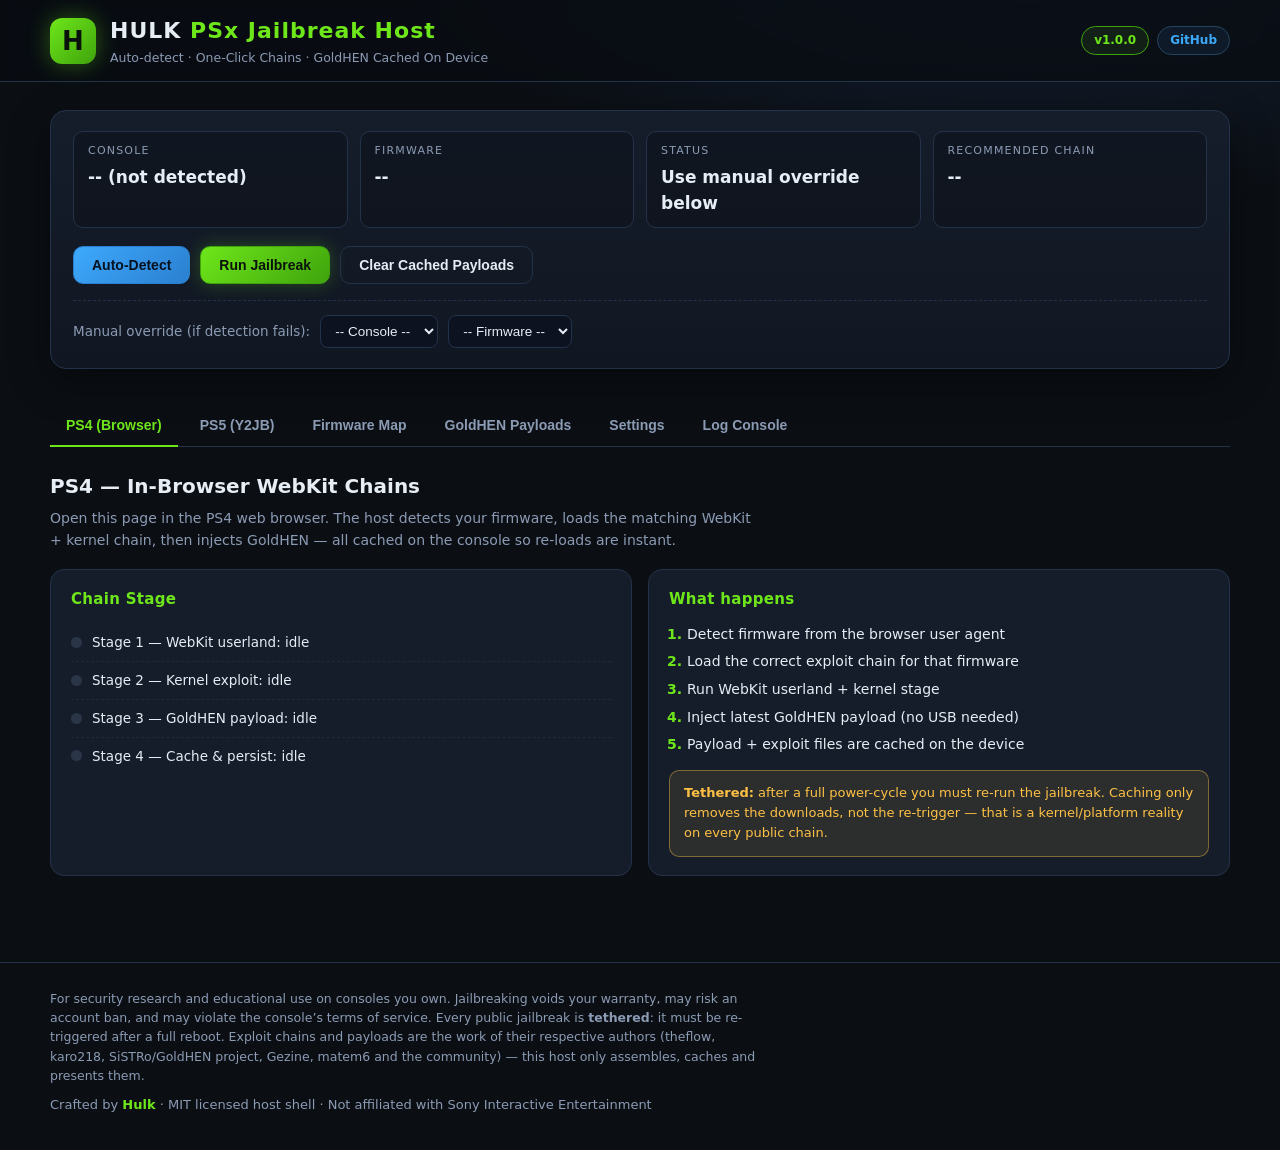
==== index.html @ 04035fb2 "HULK PSx Jailbreak Host v1.0.0 — PS4/PS5 auto-detect WebKit host with GoldHEN on-device caching" ====
<!DOCTYPE html>
<html lang="en">
<head>
<meta charset="UTF-8">
<meta name="viewport" content="width=device-width, initial-scale=1.0">
<meta name="theme-color" content="#0b0f14">
<meta name="description" content="HULK PSx Jailbreak Host - auto-detect PS4/PS5 firmware and load the correct WebKit jailbreak chain with GoldHEN payload caching.">
<title>HULK PSx Jailbreak Host</title>
<link rel="icon" href="data:image/svg+xml,<svg xmlns='http://www.w3.org/2000/svg' viewBox='0 0 100 100'><text y='.9em' font-size='90'>&#x1F4A5;</text></svg>">
<link rel="manifest" href="manifest.json">
<link rel="stylesheet" href="css/style.css">
</head>
<body>

<!-- ===================== HEADER ===================== -->
<header class="site-header">
  <div class="container header-inner">
    <div class="brand">
      <div class="brand-logo">H</div>
      <div class="brand-text">
        <h1>HULK <span>PSx Jailbreak Host</span></h1>
        <p class="brand-tagline">Auto-detect &middot; One-Click Chains &middot; GoldHEN Cached On Device</p>
      </div>
    </div>
    <div class="header-meta">
      <span class="badge badge-version">v1.0.0</span>
      <a class="badge badge-link" href="https://github.com/hulkxxvip/ps4-ps5-jailbreak-host" target="_blank" rel="noopener">GitHub</a>
    </div>
  </div>
</header>

<!-- ===================== HERO / DETECT ===================== -->
<section class="hero">
  <div class="container">
    <div class="detect-card" id="detectCard">
      <div class="detect-row">
        <div class="detect-cell">
          <span class="detect-label">Console</span>
          <span class="detect-value" id="detConsole">--</span>
        </div>
        <div class="detect-cell">
          <span class="detect-label">Firmware</span>
          <span class="detect-value" id="detFirmware">--</span>
        </div>
        <div class="detect-cell">
          <span class="detect-label">Status</span>
          <span class="detect-value" id="detStatus">Detecting...</span>
        </div>
        <div class="detect-cell">
          <span class="detect-label">Recommended Chain</span>
          <span class="detect-value" id="detChain">--</span>
        </div>
      </div>
      <div class="detect-actions">
        <button class="btn btn-primary" id="btnAutoDetect" type="button">Auto-Detect</button>
        <button class="btn btn-success" id="btnRun" type="button">Run Jailbreak</button>
        <button class="btn btn-outline" id="btnClearCache" type="button">Clear Cached Payloads</button>
      </div>
      <div class="manual-override">
        <label for="ovConsole">Manual override (if detection fails):</label>
        <select id="ovConsole">
          <option value="">-- Console --</option>
          <option value="ps4">PS4</option>
          <option value="ps5">PS5</option>
        </select>
        <select id="ovFirmware">
          <option value="">-- Firmware --</option>
        </select>
      </div>
    </div>

    <!-- Aframe status -->
    <div class="status-banner hidden" id="statusBanner">
      <span id="statusBannerText">Jailbreak active until reboot.</span>
    </div>
  </div>
</section>

<!-- ===================== MAIN TABS ===================== -->
<main class="container">
  <nav class="tabs" id="tabsNav">
    <button class="tab active" data-tab="ps4" type="button">PS4 (Browser)</button>
    <button class="tab" data-tab="ps5" type="button">PS5 (Y2JB)</button>
    <button class="tab" data-tab="map" type="button">Firmware Map</button>
    <button class="tab" data-tab="payloads" type="button">GoldHEN Payloads</button>
    <button class="tab" data-tab="settings" type="button">Settings</button>
    <button class="tab" data-tab="log" type="button">Log Console</button>
  </nav>

  <!-- PS4 panel -->
  <section class="panel active" id="panel-ps4">
    <div class="panel-head">
      <h2>PS4 &mdash; In-Browser WebKit Chains</h2>
      <p>Open this page in the PS4 web browser. The host detects your firmware, loads the matching WebKit + kernel chain, then injects GoldHEN &mdash; all cached on the console so re-loads are instant.</p>
    </div>
    <div class="grid-2">
      <div class="card">
        <h3>Chain Stage</h3>
        <div class="stage-row"><span class="stage-dot" id="s1dot"></span><span id="s1txt">Stage 1 &mdash; WebKit userland: idle</span></div>
        <div class="stage-row"><span class="stage-dot" id="s2dot"></span><span id="s2txt">Stage 2 &mdash; Kernel exploit: idle</span></div>
        <div class="stage-row"><span class="stage-dot" id="s3dot"></span><span id="s3txt">Stage 3 &mdash; GoldHEN payload: idle</span></div>
        <div class="stage-row"><span class="stage-dot" id="s4dot"></span><span id="s4txt">Stage 4 &mdash; Cache &amp; persist: idle</span></div>
      </div>
      <div class="card">
        <h3>What happens</h3>
        <ol class="steps">
          <li>Detect firmware from the browser user agent</li>
          <li>Load the correct exploit chain for that firmware</li>
          <li>Run WebKit userland + kernel stage</li>
          <li>Inject latest GoldHEN payload (no USB needed)</li>
          <li>Payload + exploit files are cached on the device</li>
        </ol>
        <div class="notice notice-warn">
          <strong>Tethered:</strong> after a full power-cycle you must re-run the jailbreak. Caching only removes the downloads, not the re-trigger &mdash; that is a kernel/platform reality on every public chain.
        </div>
      </div>
    </div>
  </section>

  <!-- PS5 panel -->
  <section class="panel" id="panel-ps5">
    <div class="panel-head">
      <h2>PS5 &mdash; Y2JB + P2JB (WebKit via YouTube)</h2>
      <p>The PS5 has no browseable browser, so its WebKit jailbreak runs inside the modded YouTube app (Y2JB framework). This host serves as your LAN payload server and controller.</p>
    </div>
    <div class="grid-2">
      <div class="card">
        <h3>LAN Server</h3>
        <p>Run the included server on a PC connected to the same network, then push <code>p2jb.js</code> / <code>elfldr</code> to the PS5&rsquo;s Y2JB listener.</p>
        <div class="code-block">
          <code>node tools/serve.js</code> &nbsp;or&nbsp;
          <code>powershell -File tools/serve.ps1</code>
        </div>
        <div class="form-row">
          <label for="ps5Ip">PS5 IP (Y2JB listener)</label>
          <input id="ps5Ip" type="text" placeholder="192.168.1.50">
          <label for="ps5Port">Port</label>
          <input id="ps5Port" type="number" value="9021">
          <button class="btn btn-primary" id="btnPushP2JB" type="button">Push P2JB to PS5</button>
          <button class="btn btn-outline" id="btnPushElf" type="button">Push ELF Loader</button>
        </div>
      </div>
      <div class="card">
        <h3>Y2JB Workflow</h3>
        <ol class="steps">
          <li>Restore the Y2JB system backup (Gezine/Y2JB) on your PS5</li>
          <li>Install the matching YouTube app version for your firmware</li>
          <li>Launch YouTube &rarr; load Y2JB (WebKit userland)</li>
          <li>Push P2JB kernel payload from this host (may take 10&ndash;50 min &mdash; patience!)</li>
          <li>aioSD / etaHEN / GoldHEN for PS5 via kstuff</li>
        </ol>
        <div class="notice notice-info">
          <strong>Firmware 13.00+ (13.20 / 13.40):</strong> Y2JB userland works but no public kernel exploit exists yet. Stay on your current firmware &mdash; do NOT update.
        </div>
      </div>
    </div>
  </section>

  <!-- Firmware map panel -->
  <section class="panel" id="panel-map">
    <div class="panel-head">
      <h2>Firmware Support Map</h2>
      <p>Live matrix of jailbreakable firmware for PS4 and PS5 (as of this build). Follow the <a href="docs/SUPPORTED_FIRMWARES.md" target="_blank">companion doc</a> for the full changelog and sources.</p>
    </div>
    <div class="grid-2">
      <div class="card">
        <h3>PS4 &mdash; WebKit/Vue Chains</h3>
        <div class="fw-table" id="fwTablePs4"></div>
      </div>
      <div class="card">
        <h3>PS5 &mdash; Y2JB Chains</h3>
        <div class="fw-table" id="fwTablePs5"></div>
      </div>
    </div>
  </section>

  <!-- Payloads panel -->
  <section class="panel" id="panel-payloads">
    <div class="panel-head">
      <h2>GoldHEN Payloads</h2>
      <p>Check for the latest GoldHEN release from the official repository and cache it on this host.</p>
    </div>
    <div class="card">
      <div class="form-row">
        <button class="btn btn-primary" id="btnCheckGoldhen" type="button">Check Latest GoldHEN (GitHub API)</button>
        <span id="goldhenStatus">Not checked yet.</span>
      </div>
      <div id="goldhenResult" class="goldhen-result hidden"></div>
      <div class="notice notice-info">
        <strong>Caching is automatic:</strong> once a payload is fetched it is stored via the Cache API / localStorage. Re-loading the jailbreak page offline uses the cached copy &mdash; instant, no re-download.
      </div>
    </div>
  </section>

  <!-- Settings panel -->
  <section class="panel" id="panel-settings">
    <div class="panel-head">
      <h2>Settings &amp; Branding</h2>
      <p>Host behavior is configured centrally in <code>js/config.js</code> &mdash; brand, version, GitHub links, payload sources and the firmware matrix.</p>
    </div>
    <div class="grid-2">
      <div class="card">
        <h3>Payload source mode</h3>
        <label class="radio"><input type="radio" name="srcMode" value="local" checked> Local <code>payloads/</code> folder (recommended)</label>
        <label class="radio"><input type="radio" name="srcMode" value="remote"> Remote URL (configurable)</label>
        <div class="form-row hidden" id="remoteUrlRow">
          <label for="remoteUrl">Remote payload base URL</label>
          <input id="remoteUrl" type="text" placeholder="https://example.com/ps4/payloads/">
        </div>
        <button class="btn btn-outline" id="btnSaveSettings" type="button">Save Settings</button>
      </div>
      <div class="card">
        <h3>Cache status</h3>
        <div id="cacheStatus">Checking cache...</div>
        <button class="btn btn-outline" id="btnClearCache2" type="button">Clear All Cached Payloads</button>
      </div>
    </div>
  </section>

  <!-- Log panel -->
  <section class="panel" id="panel-log">
    <div class="panel-head">
      <h2>Log Console</h2>
      <button class="btn btn-outline" id="btnClearLog" type="button">Clear Log</button>
    </div>
    <div class="log-console" id="logConsole">
      <div class="log-line">[system] HULK PSx Jailbreak Host v1.0.0 ready.</div>
    </div>
  </section>
</main>

<!-- ===================== FOOTER ===================== -->
<footer class="site-footer">
  <div class="container">
    <p class="disclaimer">
      For security research and educational use on consoles you own. Jailbreaking voids your warranty, may risk an
      account ban, and may violate the console&rsquo;s terms of service. Every public jailbreak is <strong>tethered</strong>:
      it must be re-triggered after a full reboot. Exploit chains and payloads are the work of their respective
      authors (theflow, karo218, SiSTRo/GoldHEN project, Gezine, matem6 and the community) &mdash; this host only
      assembles, caches and presents them.
    </p>
    <p class="footer-brand">Crafted by <strong>Hulk</strong> &middot; MIT licensed host shell &middot; Not affiliated with Sony Interactive Entertainment</p>
  </div>
</footer>

<!-- Scripts. Core logic is ES5-compatible so it also runs on the PS4's Safari-era browser. -->
<script src="js/config.js"></script>
<script src="js/detect.js"></script>
<script src="js/cache.js"></script>
<script src="js/goldhen.js"></script>
<script src="js/exploit.js"></script>
<script src="js/ui.js"></script>
<script src="js/main.js"></script>
</body>
</html>
---- css/style.css ----
/* ============================================================
   HULK PSx Jailbreak Host — dark gaming theme
   Author: Hulk — MIT host shell
   ============================================================ */

:root {
  --bg: #0b0f14;
  --bg2: #111722;
  --card: #151d2b;
  --card2: #1b2536;
  --border: #243249;
  --text: #e6edf5;
  --muted: #8b9bb4;
  --green: #6ee71a;
  --green-dim: #3fa30c;
  --blue: #3da9fc;
  --pink: #ff5c8a;
  --amber: #ffc145;
  --red: #ff4d5e;
  --mono: "Consolas", "Cascadia Mono", "SF Mono", Menlo, monospace;
}

* { box-sizing: border-box; margin: 0; padding: 0; }

html, body {
  background: radial-gradient(1200px 600px at 80% -10%, #16233a 0%, var(--bg) 55%);
  color: var(--text);
  font-family: "Segoe UI", system-ui, -apple-system, Roboto, sans-serif;
  line-height: 1.55;
  min-height: 100vh;
}

.container { width: min(1180px, 94vw); margin: 0 auto; }
.hidden { display: none !important; }
a { color: var(--blue); text-decoration: none; }
a:hover { text-decoration: underline; }
code { font-family: var(--mono); background: #0a0f18; padding: 2px 6px; border-radius: 4px; font-size: 0.9em; color: var(--green); }

/* ---------- header ---------- */
.site-header {
  border-bottom: 1px solid var(--border);
  background: rgba(9, 12, 18, 0.75);
  backdrop-filter: blur(8px);
  position: sticky; top: 0; z-index: 50;
}
.header-inner { display: flex; align-items: center; justify-content: space-between; padding: 14px 0; gap: 12px; flex-wrap: wrap; }
.brand { display: flex; align-items: center; gap: 14px; }
.brand-logo {
  width: 46px; height: 46px; border-radius: 12px;
  background: linear-gradient(135deg, var(--green) 0%, var(--green-dim) 100%);
  color: #08120a; font-weight: 900; font-size: 26px;
  display: grid; place-items: center; box-shadow: 0 0 22px rgba(110, 231, 26, 0.35);
}
.brand-text h1 { font-size: 22px; letter-spacing: 1px; }
.brand-text h1 span { color: var(--green); }
.brand-tagline { font-size: 12.5px; color: var(--muted); }
.header-meta { display: flex; gap: 8px; align-items: center; }

.badge {
  padding: 4px 12px; border-radius: 999px; font-size: 12px; font-weight: 600;
  border: 1px solid var(--border);
}
.badge-version { color: var(--green); border-color: var(--green-dim); background: rgba(110, 231, 26, 0.08); }
.badge-link { color: var(--blue); border-color: #24455f; background: rgba(61, 169, 252, 0.08); }

/* ---------- hero / detect ---------- */
.hero { padding: 28px 0 10px; }
.detect-card {
  background: linear-gradient(180deg, var(--card) 0%, var(--bg2) 100%);
  border: 1px solid var(--border); border-radius: 16px;
  padding: 20px 22px;
  box-shadow: 0 12px 40px rgba(0, 0, 0, 0.45);
}
.detect-row { display: grid; grid-template-columns: repeat(auto-fit, minmax(140px, 1fr)); gap: 12px; margin-bottom: 18px; }
.detect-cell {
  background: rgba(0, 0, 0, 0.22); border: 1px solid var(--border);
  border-radius: 10px; padding: 10px 14px;
}
.detect-label { display: block; font-size: 11px; text-transform: uppercase; letter-spacing: 1.2px; color: var(--muted); margin-bottom: 4px; }
.detect-value { font-size: 17px; font-weight: 700; }
.detect-actions { display: flex; gap: 10px; flex-wrap: wrap; }

.manual-override { margin-top: 16px; padding-top: 14px; border-top: 1px dashed var(--border); font-size: 13.5px; color: var(--muted); display: flex; gap: 10px; flex-wrap: wrap; align-items: center; }
.manual-override select {
  background: #0c1220; color: var(--text); border: 1px solid var(--border);
  border-radius: 8px; padding: 7px 10px; font-size: 13.5px;
}

.status-banner {
  margin-top: 14px; padding: 12px 18px; border-radius: 12px;
  background: rgba(110, 231, 26, 0.12); border: 1px solid var(--green-dim);
  color: var(--green); font-weight: 600;
}

/* ---------- buttons ---------- */
.btn {
  border: 1px solid var(--border); border-radius: 10px;
  padding: 10px 18px; font-size: 14px; font-weight: 700; cursor: pointer;
  transition: transform 0.08s ease, box-shadow 0.15s ease, background 0.15s ease;
  color: var(--text); background: var(--card2);
}
.btn:hover { transform: translateY(-1px); }
.btn:active { transform: translateY(0); }
.btn-primary { background: linear-gradient(135deg, var(--blue), #2b7fd0); border-color: #2b7fd0; color: #04121f; }
.btn-success { background: linear-gradient(135deg, var(--green), var(--green-dim)); border-color: var(--green-dim); color: #08120a; box-shadow: 0 0 18px rgba(110, 231, 26, 0.25); }
.btn-outline { background: transparent; }
.btn[disabled] { opacity: 0.45; cursor: not-allowed; transform: none; }

/* ---------- tabs ---------- */
.tabs { display: flex; gap: 6px; flex-wrap: wrap; margin: 26px 0 0; border-bottom: 1px solid var(--border); }
.tab {
  background: transparent; border: none; color: var(--muted);
  font-size: 14px; font-weight: 600; padding: 12px 16px; cursor: pointer;
  border-bottom: 2px solid transparent; margin-bottom: -1px;
}
.tab:hover { color: var(--text); }
.tab.active { color: var(--green); border-bottom-color: var(--green); }

/* ---------- panels ---------- */
.panel { display: none; padding: 24px 0 40px; }
.panel.active { display: block; animation: fadeIn 0.25s ease; }
@keyframes fadeIn { from { opacity: 0; transform: translateY(6px); } to { opacity: 1; transform: none; } }

.panel-head { margin-bottom: 18px; }
.panel-head h2 { font-size: 20px; margin-bottom: 6px; }
.panel-head p { color: var(--muted); font-size: 14px; max-width: 80ch; }

.grid-2 { display: grid; grid-template-columns: repeat(auto-fit, minmax(320px, 1fr)); gap: 16px; }
.card {
  background: var(--card); border: 1px solid var(--border); border-radius: 14px;
  padding: 18px 20px; margin-bottom: 16px;
}
.card h3 { font-size: 15px; margin-bottom: 12px; color: var(--green); letter-spacing: 0.3px; }

/* stages */
.stage-row { display: flex; align-items: center; gap: 10px; padding: 8px 0; border-bottom: 1px dashed rgba(36, 50, 73, 0.6); font-size: 13.5px; }
.stage-row:last-child { border-bottom: none; }
.stage-dot { width: 11px; height: 11px; border-radius: 50%; background: #2a3648; flex: 0 0 auto; }
.stage-dot.pending { background: #2a3648; }
.stage-dot.running { background: var(--amber); box-shadow: 0 0 8px var(--amber); animation: pulse 1s infinite; }
.stage-dot.done { background: var(--green); box-shadow: 0 0 8px var(--green); }
.stage-dot.error { background: var(--red); box-shadow: 0 0 8px var(--red); }
@keyframes pulse { 50% { opacity: 0.4; } }

/* steps list */
.steps { padding-left: 18px; display: grid; gap: 6px; font-size: 14px; color: var(--text); }
.steps li::marker { color: var(--green); font-weight: 700; }

/* notices */
.notice { margin-top: 14px; padding: 12px 14px; border-radius: 10px; font-size: 13px; }
.notice-warn { background: rgba(255, 193, 69, 0.1); border: 1px solid rgba(255, 193, 69, 0.4); color: var(--amber); }
.notice-info { background: rgba(61, 169, 252, 0.1); border: 1px solid rgba(61, 169, 252, 0.4); color: var(--blue); }

/* forms */
.form-row { display: grid; gap: 6px; margin-bottom: 12px; }
.form-row label { font-size: 12.5px; color: var(--muted); }
.form-row input {
  background: #0c1220; color: var(--text); border: 1px solid var(--border);
  border-radius: 8px; padding: 9px 12px; font-size: 14px; width: 100%;
}
.form-row .btn { width: fit-content; margin-top: 4px; }
.radio { display: flex; align-items: center; gap: 8px; padding: 6px 0; font-size: 14px; cursor: pointer; }

.code-block { background: #0a0f18; border: 1px solid var(--border); border-radius: 10px; padding: 12px 14px; font-family: var(--mono); font-size: 13px; margin-bottom: 14px; overflow-x: auto; }

/* firmware table */
.fw-table { display: grid; gap: 4px; font-size: 13px; }
.fw-row { display: grid; grid-template-columns: 84px 1fr auto; gap: 8px; align-items: center; padding: 6px 10px; background: rgba(0, 0, 0, 0.18); border: 1px solid rgba(36, 50, 73, 0.6); border-radius: 8px; }
.fw-fw { font-family: var(--mono); color: var(--blue); font-weight: 600; }
.fw-chain { color: var(--muted); font-size: 12px; }
.fw-status { font-size: 11px; font-weight: 700; padding: 3px 9px; border-radius: 999px; text-transform: uppercase; letter-spacing: 0.6px; }
.st-full { background: rgba(110, 231, 26, 0.14); color: var(--green); }
.st-userland { background: rgba(255, 193, 69, 0.14); color: var(--amber); }
.st-waiting { background: rgba(255, 77, 94, 0.14); color: var(--red); }
.st-na { background: #1c2433; color: var(--muted); }

/* goldhen result */
.goldhen-result { margin-top: 12px; padding: 14px; border-radius: 10px; background: rgba(0, 0, 0, 0.22); border: 1px solid var(--border); font-size: 13.5px; display: grid; gap: 8px; }
.goldhen-result .gh-ver { font-size: 16px; color: var(--green); font-weight: 700; }

/* log console */
.log-console {
  background: #06090f; border: 1px solid var(--border); border-radius: 12px;
  font-family: var(--mono); font-size: 12.5px; line-height: 1.65;
  padding: 14px 16px; height: 420px; overflow-y: auto;
}
.log-line { color: var(--muted); white-space: pre-wrap; word-break: break-word; }
.log-line .t { color: #46536b; }
.log-line.ok { color: var(--green); }
.log-line.err { color: var(--red); }
.log-line.warn { color: var(--amber); }
.log-line.info { color: var(--blue); }

/* footer */
.site-footer { border-top: 1px solid var(--border); margin-top: 30px; padding: 26px 0 34px; }
.disclaimer { color: var(--muted); font-size: 12.5px; max-width: 90ch; margin-bottom: 10px; }
.footer-brand { color: var(--muted); font-size: 13px; }
.footer-brand strong { color: var(--green); }

/* scrollbar */
::-webkit-scrollbar { width: 10px; height: 10px; }
::-webkit-scrollbar-track { background: var(--bg); }
::-webkit-scrollbar-thumb { background: #263247; border-radius: 6px; }
::-webkit-scrollbar-thumb:hover { background: #33415c; }

/* small screens */
@media (max-width: 680px) {
  .detect-row { grid-template-columns: 1fr 1fr; }
  .brand-tagline { display: none; }
}
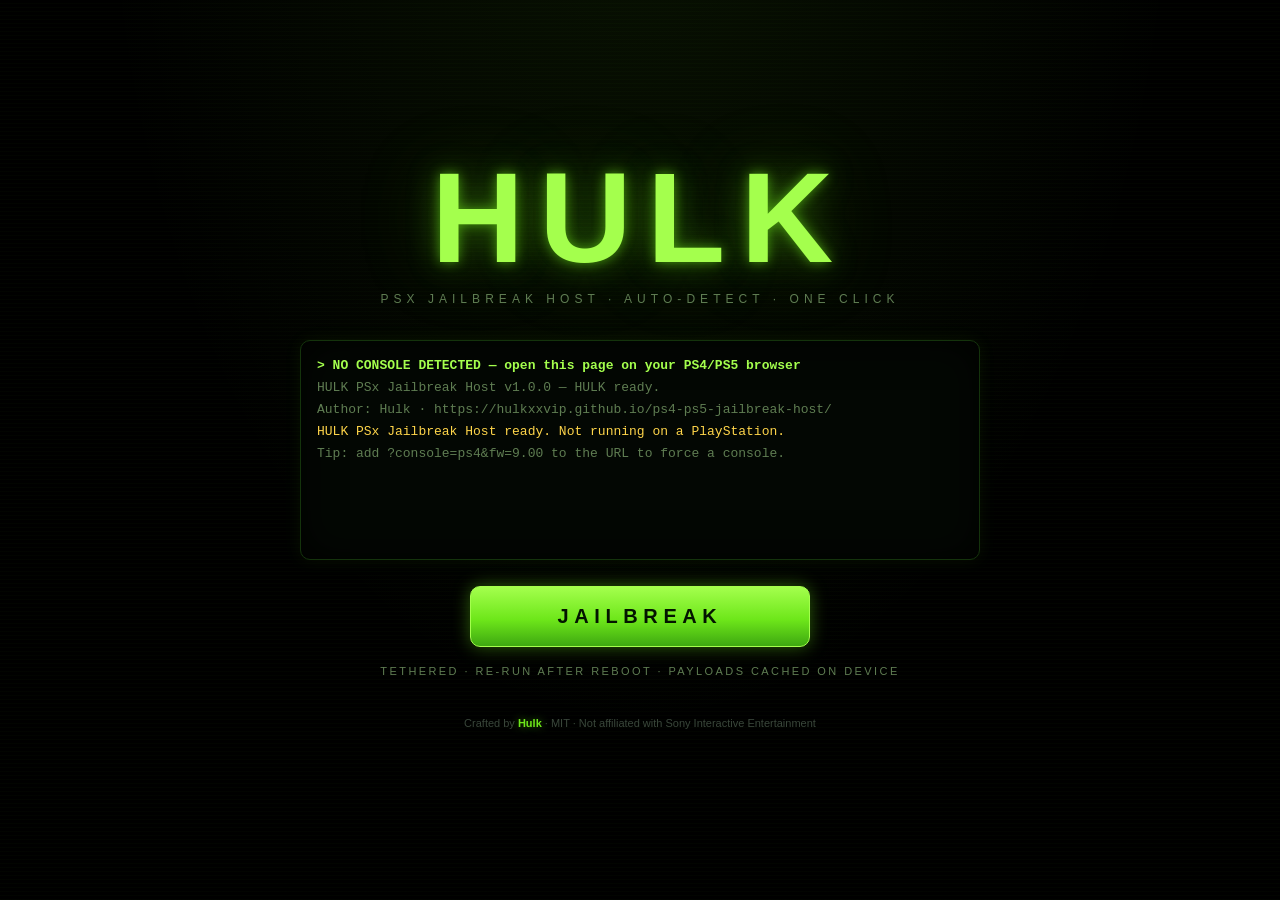
==== commit b785e6bb: "Minimal one-button UI: pure black + premium HULK brand + terminal code box" ====
--- a/index.html
+++ b/index.html
@@ -3,247 +3,38 @@
 <head>
 <meta charset="UTF-8">
 <meta name="viewport" content="width=device-width, initial-scale=1.0">
-<meta name="theme-color" content="#0b0f14">
-<meta name="description" content="HULK PSx Jailbreak Host - auto-detect PS4/PS5 firmware and load the correct WebKit jailbreak chain with GoldHEN payload caching.">
+<meta name="theme-color" content="#000000">
+<meta name="description" content="HULK PSx Jailbreak Host - auto-detect PS4/PS5 firmware and load the correct jailbreak chain with GoldHEN cached on device.">
 <title>HULK PSx Jailbreak Host</title>
-<link rel="icon" href="data:image/svg+xml,<svg xmlns='http://www.w3.org/2000/svg' viewBox='0 0 100 100'><text y='.9em' font-size='90'>&#x1F4A5;</text></svg>">
+<link rel="icon" href="data:image/svg+xml,<svg xmlns='http://www.w3.org/2000/svg' viewBox='0 0 100 100'><rect width='100' height='100' fill='%23000'/><text x='50' y='72' font-size='62' font-weight='900' text-anchor='middle' fill='%236ee71a'>H</text></svg>">
 <link rel="manifest" href="manifest.json">
 <link rel="stylesheet" href="css/style.css">
 </head>
 <body>
 
-<!-- ===================== HEADER ===================== -->
-<header class="site-header">
-  <div class="container header-inner">
-    <div class="brand">
-      <div class="brand-logo">H</div>
-      <div class="brand-text">
-        <h1>HULK <span>PSx Jailbreak Host</span></h1>
-        <p class="brand-tagline">Auto-detect &middot; One-Click Chains &middot; GoldHEN Cached On Device</p>
-      </div>
-    </div>
-    <div class="header-meta">
-      <span class="badge badge-version">v1.0.0</span>
-      <a class="badge badge-link" href="https://github.com/hulkxxvip/ps4-ps5-jailbreak-host" target="_blank" rel="noopener">GitHub</a>
-    </div>
+<div class="shell">
+
+  <!-- ======== PREMIUM BRAND ======== -->
+  <header class="brand">
+    <h1 class="hulk-logo">HULK</h1>
+    <p class="brand-sub">PSx JAILBREAK HOST &middot; AUTO-DETECT &middot; ONE CLICK</p>
+  </header>
+
+  <!-- ======== CODE BOX ======== -->
+  <div class="codebox" id="codeBox" aria-live="polite">
+    <div class="log-line status" id="statusLine">&gt; booting...</div>
   </div>
-</header>
 
-<!-- ===================== HERO / DETECT ===================== -->
-<section class="hero">
-  <div class="container">
-    <div class="detect-card" id="detectCard">
-      <div class="detect-row">
-        <div class="detect-cell">
-          <span class="detect-label">Console</span>
-          <span class="detect-value" id="detConsole">--</span>
-        </div>
-        <div class="detect-cell">
-          <span class="detect-label">Firmware</span>
-          <span class="detect-value" id="detFirmware">--</span>
-        </div>
-        <div class="detect-cell">
-          <span class="detect-label">Status</span>
-          <span class="detect-value" id="detStatus">Detecting...</span>
-        </div>
-        <div class="detect-cell">
-          <span class="detect-label">Recommended Chain</span>
-          <span class="detect-value" id="detChain">--</span>
-        </div>
-      </div>
-      <div class="detect-actions">
-        <button class="btn btn-primary" id="btnAutoDetect" type="button">Auto-Detect</button>
-        <button class="btn btn-success" id="btnRun" type="button">Run Jailbreak</button>
-        <button class="btn btn-outline" id="btnClearCache" type="button">Clear Cached Payloads</button>
-      </div>
-      <div class="manual-override">
-        <label for="ovConsole">Manual override (if detection fails):</label>
-        <select id="ovConsole">
-          <option value="">-- Console --</option>
-          <option value="ps4">PS4</option>
-          <option value="ps5">PS5</option>
-        </select>
-        <select id="ovFirmware">
-          <option value="">-- Firmware --</option>
-        </select>
-      </div>
-    </div>
+  <!-- ======== THE ONLY BUTTON ======== -->
+  <button class="jb" id="btnRun" type="button">JAILBREAK</button>
 
-    <!-- Aframe status -->
-    <div class="status-banner hidden" id="statusBanner">
-      <span id="statusBannerText">Jailbreak active until reboot.</span>
-    </div>
-  </div>
-</section>
+  <p class="minote">Tethered &middot; re-run after reboot &middot; payloads cached on device</p>
 
-<!-- ===================== MAIN TABS ===================== -->
-<main class="container">
-  <nav class="tabs" id="tabsNav">
-    <button class="tab active" data-tab="ps4" type="button">PS4 (Browser)</button>
-    <button class="tab" data-tab="ps5" type="button">PS5 (Y2JB)</button>
-    <button class="tab" data-tab="map" type="button">Firmware Map</button>
-    <button class="tab" data-tab="payloads" type="button">GoldHEN Payloads</button>
-    <button class="tab" data-tab="settings" type="button">Settings</button>
-    <button class="tab" data-tab="log" type="button">Log Console</button>
-  </nav>
+</div>
 
-  <!-- PS4 panel -->
-  <section class="panel active" id="panel-ps4">
-    <div class="panel-head">
-      <h2>PS4 &mdash; In-Browser WebKit Chains</h2>
-      <p>Open this page in the PS4 web browser. The host detects your firmware, loads the matching WebKit + kernel chain, then injects GoldHEN &mdash; all cached on the console so re-loads are instant.</p>
-    </div>
-    <div class="grid-2">
-      <div class="card">
-        <h3>Chain Stage</h3>
-        <div class="stage-row"><span class="stage-dot" id="s1dot"></span><span id="s1txt">Stage 1 &mdash; WebKit userland: idle</span></div>
-        <div class="stage-row"><span class="stage-dot" id="s2dot"></span><span id="s2txt">Stage 2 &mdash; Kernel exploit: idle</span></div>
-        <div class="stage-row"><span class="stage-dot" id="s3dot"></span><span id="s3txt">Stage 3 &mdash; GoldHEN payload: idle</span></div>
-        <div class="stage-row"><span class="stage-dot" id="s4dot"></span><span id="s4txt">Stage 4 &mdash; Cache &amp; persist: idle</span></div>
-      </div>
-      <div class="card">
-        <h3>What happens</h3>
-        <ol class="steps">
-          <li>Detect firmware from the browser user agent</li>
-          <li>Load the correct exploit chain for that firmware</li>
-          <li>Run WebKit userland + kernel stage</li>
-          <li>Inject latest GoldHEN payload (no USB needed)</li>
-          <li>Payload + exploit files are cached on the device</li>
-        </ol>
-        <div class="notice notice-warn">
-          <strong>Tethered:</strong> after a full power-cycle you must re-run the jailbreak. Caching only removes the downloads, not the re-trigger &mdash; that is a kernel/platform reality on every public chain.
-        </div>
-      </div>
-    </div>
-  </section>
+<footer class="minifoot">Crafted by <span class="hulk-name">Hulk</span> &middot; MIT &middot; Not affiliated with Sony Interactive Entertainment</footer>
 
-  <!-- PS5 panel -->
-  <section class="panel" id="panel-ps5">
-    <div class="panel-head">
-      <h2>PS5 &mdash; Y2JB + P2JB (WebKit via YouTube)</h2>
-      <p>The PS5 has no browseable browser, so its WebKit jailbreak runs inside the modded YouTube app (Y2JB framework). This host serves as your LAN payload server and controller.</p>
-    </div>
-    <div class="grid-2">
-      <div class="card">
-        <h3>LAN Server</h3>
-        <p>Run the included server on a PC connected to the same network, then push <code>p2jb.js</code> / <code>elfldr</code> to the PS5&rsquo;s Y2JB listener.</p>
-        <div class="code-block">
-          <code>node tools/serve.js</code> &nbsp;or&nbsp;
-          <code>powershell -File tools/serve.ps1</code>
-        </div>
-        <div class="form-row">
-          <label for="ps5Ip">PS5 IP (Y2JB listener)</label>
-          <input id="ps5Ip" type="text" placeholder="192.168.1.50">
-          <label for="ps5Port">Port</label>
-          <input id="ps5Port" type="number" value="9021">
-          <button class="btn btn-primary" id="btnPushP2JB" type="button">Push P2JB to PS5</button>
-          <button class="btn btn-outline" id="btnPushElf" type="button">Push ELF Loader</button>
-        </div>
-      </div>
-      <div class="card">
-        <h3>Y2JB Workflow</h3>
-        <ol class="steps">
-          <li>Restore the Y2JB system backup (Gezine/Y2JB) on your PS5</li>
-          <li>Install the matching YouTube app version for your firmware</li>
-          <li>Launch YouTube &rarr; load Y2JB (WebKit userland)</li>
-          <li>Push P2JB kernel payload from this host (may take 10&ndash;50 min &mdash; patience!)</li>
-          <li>aioSD / etaHEN / GoldHEN for PS5 via kstuff</li>
-        </ol>
-        <div class="notice notice-info">
-          <strong>Firmware 13.00+ (13.20 / 13.40):</strong> Y2JB userland works but no public kernel exploit exists yet. Stay on your current firmware &mdash; do NOT update.
-        </div>
-      </div>
-    </div>
-  </section>
-
-  <!-- Firmware map panel -->
-  <section class="panel" id="panel-map">
-    <div class="panel-head">
-      <h2>Firmware Support Map</h2>
-      <p>Live matrix of jailbreakable firmware for PS4 and PS5 (as of this build). Follow the <a href="docs/SUPPORTED_FIRMWARES.md" target="_blank">companion doc</a> for the full changelog and sources.</p>
-    </div>
-    <div class="grid-2">
-      <div class="card">
-        <h3>PS4 &mdash; WebKit/Vue Chains</h3>
-        <div class="fw-table" id="fwTablePs4"></div>
-      </div>
-      <div class="card">
-        <h3>PS5 &mdash; Y2JB Chains</h3>
-        <div class="fw-table" id="fwTablePs5"></div>
-      </div>
-    </div>
-  </section>
-
-  <!-- Payloads panel -->
-  <section class="panel" id="panel-payloads">
-    <div class="panel-head">
-      <h2>GoldHEN Payloads</h2>
-      <p>Check for the latest GoldHEN release from the official repository and cache it on this host.</p>
-    </div>
-    <div class="card">
-      <div class="form-row">
-        <button class="btn btn-primary" id="btnCheckGoldhen" type="button">Check Latest GoldHEN (GitHub API)</button>
-        <span id="goldhenStatus">Not checked yet.</span>
-      </div>
-      <div id="goldhenResult" class="goldhen-result hidden"></div>
-      <div class="notice notice-info">
-        <strong>Caching is automatic:</strong> once a payload is fetched it is stored via the Cache API / localStorage. Re-loading the jailbreak page offline uses the cached copy &mdash; instant, no re-download.
-      </div>
-    </div>
-  </section>
-
-  <!-- Settings panel -->
-  <section class="panel" id="panel-settings">
-    <div class="panel-head">
-      <h2>Settings &amp; Branding</h2>
-      <p>Host behavior is configured centrally in <code>js/config.js</code> &mdash; brand, version, GitHub links, payload sources and the firmware matrix.</p>
-    </div>
-    <div class="grid-2">
-      <div class="card">
-        <h3>Payload source mode</h3>
-        <label class="radio"><input type="radio" name="srcMode" value="local" checked> Local <code>payloads/</code> folder (recommended)</label>
-        <label class="radio"><input type="radio" name="srcMode" value="remote"> Remote URL (configurable)</label>
-        <div class="form-row hidden" id="remoteUrlRow">
-          <label for="remoteUrl">Remote payload base URL</label>
-          <input id="remoteUrl" type="text" placeholder="https://example.com/ps4/payloads/">
-        </div>
-        <button class="btn btn-outline" id="btnSaveSettings" type="button">Save Settings</button>
-      </div>
-      <div class="card">
-        <h3>Cache status</h3>
-        <div id="cacheStatus">Checking cache...</div>
-        <button class="btn btn-outline" id="btnClearCache2" type="button">Clear All Cached Payloads</button>
-      </div>
-    </div>
-  </section>
-
-  <!-- Log panel -->
-  <section class="panel" id="panel-log">
-    <div class="panel-head">
-      <h2>Log Console</h2>
-      <button class="btn btn-outline" id="btnClearLog" type="button">Clear Log</button>
-    </div>
-    <div class="log-console" id="logConsole">
-      <div class="log-line">[system] HULK PSx Jailbreak Host v1.0.0 ready.</div>
-    </div>
-  </section>
-</main>
-
-<!-- ===================== FOOTER ===================== -->
-<footer class="site-footer">
-  <div class="container">
-    <p class="disclaimer">
-      For security research and educational use on consoles you own. Jailbreaking voids your warranty, may risk an
-      account ban, and may violate the console&rsquo;s terms of service. Every public jailbreak is <strong>tethered</strong>:
-      it must be re-triggered after a full reboot. Exploit chains and payloads are the work of their respective
-      authors (theflow, karo218, SiSTRo/GoldHEN project, Gezine, matem6 and the community) &mdash; this host only
-      assembles, caches and presents them.
-    </p>
-    <p class="footer-brand">Crafted by <strong>Hulk</strong> &middot; MIT licensed host shell &middot; Not affiliated with Sony Interactive Entertainment</p>
-  </div>
-</footer>
-
-<!-- Scripts. Core logic is ES5-compatible so it also runs on the PS4's Safari-era browser. -->
+<!-- Core logic is ES5-compatible so it runs on the PS4's Safari-era browser. -->
 <script src="js/config.js"></script>
 <script src="js/detect.js"></script>
 <script src="js/cache.js"></script>
--- a/css/style.css
+++ b/css/style.css
@@ -1,210 +1,149 @@
-/* ============================================================
-   HULK PSx Jailbreak Host — dark gaming theme
-   Author: Hulk — MIT host shell
-   ============================================================ */
+/* ============================================================================
+   HULK PSx Jailbreak Host — minimal premium theme
+   Pure black. One glowing brand. One terminal box. One button.
+   ============================================================================ */
 
 :root {
-  --bg: #0b0f14;
-  --bg2: #111722;
-  --card: #151d2b;
-  --card2: #1b2536;
-  --border: #243249;
-  --text: #e6edf5;
-  --muted: #8b9bb4;
+  --bg: #000000;
+  --panel: #030703;
   --green: #6ee71a;
-  --green-dim: #3fa30c;
-  --blue: #3da9fc;
-  --pink: #ff5c8a;
-  --amber: #ffc145;
-  --red: #ff4d5e;
-  --mono: "Consolas", "Cascadia Mono", "SF Mono", Menlo, monospace;
+  --green-bright: #a4ff4d;
+  --green-soft: #b8ff9e;
+  --amber: #ffd54a;
+  --red: #ff5d5d;
+  --dim: #5f7d52;
+  --line: #14330c;
 }
 
-* { box-sizing: border-box; margin: 0; padding: 0; }
+* { margin: 0; padding: 0; box-sizing: border-box; }
 
-html, body {
-  background: radial-gradient(1200px 600px at 80% -10%, #16233a 0%, var(--bg) 55%);
-  color: var(--text);
-  font-family: "Segoe UI", system-ui, -apple-system, Roboto, sans-serif;
-  line-height: 1.55;
+html, body { height: 100%; }
+
+body {
+  background: var(--bg);
+  color: var(--green-soft);
+  font-family: "Segoe UI", Tahoma, Arial, sans-serif;
+  display: flex;
+  flex-direction: column;
+  align-items: center;
+  justify-content: center;
   min-height: 100vh;
+  /* subtle CRT grid on the black */
+  background-image:
+    radial-gradient(ellipse at 50% -20%, rgba(110, 231, 26, 0.08), transparent 60%),
+    repeating-linear-gradient(0deg, rgba(110, 231, 26, 0.02) 0 1px, transparent 1px 4px);
 }
 
-.container { width: min(1180px, 94vw); margin: 0 auto; }
-.hidden { display: none !important; }
-a { color: var(--blue); text-decoration: none; }
-a:hover { text-decoration: underline; }
-code { font-family: var(--mono); background: #0a0f18; padding: 2px 6px; border-radius: 4px; font-size: 0.9em; color: var(--green); }
-
-/* ---------- header ---------- */
-.site-header {
-  border-bottom: 1px solid var(--border);
-  background: rgba(9, 12, 18, 0.75);
-  backdrop-filter: blur(8px);
-  position: sticky; top: 0; z-index: 50;
-}
-.header-inner { display: flex; align-items: center; justify-content: space-between; padding: 14px 0; gap: 12px; flex-wrap: wrap; }
-.brand { display: flex; align-items: center; gap: 14px; }
-.brand-logo {
-  width: 46px; height: 46px; border-radius: 12px;
-  background: linear-gradient(135deg, var(--green) 0%, var(--green-dim) 100%);
-  color: #08120a; font-weight: 900; font-size: 26px;
-  display: grid; place-items: center; box-shadow: 0 0 22px rgba(110, 231, 26, 0.35);
-}
-.brand-text h1 { font-size: 22px; letter-spacing: 1px; }
-.brand-text h1 span { color: var(--green); }
-.brand-tagline { font-size: 12.5px; color: var(--muted); }
-.header-meta { display: flex; gap: 8px; align-items: center; }
-
-.badge {
-  padding: 4px 12px; border-radius: 999px; font-size: 12px; font-weight: 600;
-  border: 1px solid var(--border);
-}
-.badge-version { color: var(--green); border-color: var(--green-dim); background: rgba(110, 231, 26, 0.08); }
-.badge-link { color: var(--blue); border-color: #24455f; background: rgba(61, 169, 252, 0.08); }
-
-/* ---------- hero / detect ---------- */
-.hero { padding: 28px 0 10px; }
-.detect-card {
-  background: linear-gradient(180deg, var(--card) 0%, var(--bg2) 100%);
-  border: 1px solid var(--border); border-radius: 16px;
-  padding: 20px 22px;
-  box-shadow: 0 12px 40px rgba(0, 0, 0, 0.45);
-}
-.detect-row { display: grid; grid-template-columns: repeat(auto-fit, minmax(140px, 1fr)); gap: 12px; margin-bottom: 18px; }
-.detect-cell {
-  background: rgba(0, 0, 0, 0.22); border: 1px solid var(--border);
-  border-radius: 10px; padding: 10px 14px;
-}
-.detect-label { display: block; font-size: 11px; text-transform: uppercase; letter-spacing: 1.2px; color: var(--muted); margin-bottom: 4px; }
-.detect-value { font-size: 17px; font-weight: 700; }
-.detect-actions { display: flex; gap: 10px; flex-wrap: wrap; }
-
-.manual-override { margin-top: 16px; padding-top: 14px; border-top: 1px dashed var(--border); font-size: 13.5px; color: var(--muted); display: flex; gap: 10px; flex-wrap: wrap; align-items: center; }
-.manual-override select {
-  background: #0c1220; color: var(--text); border: 1px solid var(--border);
-  border-radius: 8px; padding: 7px 10px; font-size: 13.5px;
+/* ================= BRAND ================= */
+.shell {
+  width: min(680px, 92vw);
+  text-align: center;
+  animation: fadein 0.8s ease both;
 }
 
-.status-banner {
-  margin-top: 14px; padding: 12px 18px; border-radius: 12px;
-  background: rgba(110, 231, 26, 0.12); border: 1px solid var(--green-dim);
-  color: var(--green); font-weight: 600;
+@keyframes fadein { from { opacity: 0; transform: translateY(10px); } to { opacity: 1; transform: none; } }
+
+.hulk-logo {
+  font-size: clamp(64px, 14vw, 128px);
+  font-weight: 900;
+  letter-spacing: 0.12em;
+  line-height: 1;
+  color: var(--green-bright);
+  text-shadow:
+    0 0 12px rgba(110, 231, 26, 0.55),
+    0 0 32px rgba(110, 231, 26, 0.35),
+    0 0 80px rgba(110, 231, 26, 0.25);
+  animation: hulkpulse 2.6s ease-in-out infinite;
 }
 
-/* ---------- buttons ---------- */
-.btn {
-  border: 1px solid var(--border); border-radius: 10px;
-  padding: 10px 18px; font-size: 14px; font-weight: 700; cursor: pointer;
-  transition: transform 0.08s ease, box-shadow 0.15s ease, background 0.15s ease;
-  color: var(--text); background: var(--card2);
+@keyframes hulkpulse {
+  0%, 100% { text-shadow: 0 0 12px rgba(110,231,26,.55), 0 0 32px rgba(110,231,26,.35), 0 0 80px rgba(110,231,26,.25); }
+  50%      { text-shadow: 0 0 18px rgba(110,231,26,.85), 0 0 48px rgba(110,231,26,.55), 0 0 110px rgba(110,231,26,.35); }
 }
-.btn:hover { transform: translateY(-1px); }
-.btn:active { transform: translateY(0); }
-.btn-primary { background: linear-gradient(135deg, var(--blue), #2b7fd0); border-color: #2b7fd0; color: #04121f; }
-.btn-success { background: linear-gradient(135deg, var(--green), var(--green-dim)); border-color: var(--green-dim); color: #08120a; box-shadow: 0 0 18px rgba(110, 231, 26, 0.25); }
-.btn-outline { background: transparent; }
-.btn[disabled] { opacity: 0.45; cursor: not-allowed; transform: none; }
 
-/* ---------- tabs ---------- */
-.tabs { display: flex; gap: 6px; flex-wrap: wrap; margin: 26px 0 0; border-bottom: 1px solid var(--border); }
-.tab {
-  background: transparent; border: none; color: var(--muted);
-  font-size: 14px; font-weight: 600; padding: 12px 16px; cursor: pointer;
-  border-bottom: 2px solid transparent; margin-bottom: -1px;
+.brand-sub {
+  margin-top: 10px;
+  font-size: 12px;
+  letter-spacing: 0.42em;
+  text-transform: uppercase;
+  color: var(--dim);
 }
-.tab:hover { color: var(--text); }
-.tab.active { color: var(--green); border-bottom-color: var(--green); }
 
-/* ---------- panels ---------- */
-.panel { display: none; padding: 24px 0 40px; }
-.panel.active { display: block; animation: fadeIn 0.25s ease; }
-@keyframes fadeIn { from { opacity: 0; transform: translateY(6px); } to { opacity: 1; transform: none; } }
+/* ================= CODE BOX ================= */
+.codebox {
+  margin: 34px auto 26px;
+  width: 100%;
+  min-height: 220px;
+  max-height: 340px;
+  overflow-y: auto;
+  background: var(--panel);
+  border: 1px solid var(--line);
+  border-radius: 10px;
+  box-shadow:
+    inset 0 0 40px rgba(0, 0, 0, 0.9),
+    0 0 18px rgba(110, 231, 26, 0.07);
+  padding: 14px 16px;
+  text-align: left;
+  font-family: Consolas, "Courier New", monospace;
+  font-size: 13px;
+  line-height: 1.7;
+}
 
-.panel-head { margin-bottom: 18px; }
-.panel-head h2 { font-size: 20px; margin-bottom: 6px; }
-.panel-head p { color: var(--muted); font-size: 14px; max-width: 80ch; }
+.log-line { white-space: pre-wrap; word-break: break-word; }
+.log-line.status { color: var(--green-bright); font-weight: bold; }
+.log-line.ok   { color: var(--green); }
+.log-line.info { color: var(--green-soft); }
+.log-line.warn { color: var(--amber); }
+.log-line.err  { color: var(--red); }
+.log-line.sys  { color: var(--dim); }
 
-.grid-2 { display: grid; grid-template-columns: repeat(auto-fit, minmax(320px, 1fr)); gap: 16px; }
-.card {
-  background: var(--card); border: 1px solid var(--border); border-radius: 14px;
-  padding: 18px 20px; margin-bottom: 16px;
+/* ================= THE BUTTON ================= */
+.jb {
+  display: block;
+  margin: 0 auto;
+  width: min(340px, 80%);
+  padding: 18px 0;
+  font-family: "Segoe UI", Tahoma, Arial, sans-serif;
+  font-size: 20px;
+  font-weight: 900;
+  letter-spacing: 0.28em;
+  color: #031500;
+  background: linear-gradient(180deg, var(--green-bright) 0%, var(--green) 55%, #3ea811 100%);
+  border: 1px solid var(--green-bright);
+  border-radius: 10px;
+  cursor: pointer;
+  box-shadow: 0 0 18px rgba(110, 231, 26, 0.4), 0 4px 14px rgba(0, 0, 0, 0.6);
+  transition: transform 0.12s ease, box-shadow 0.12s ease, filter 0.12s ease;
+  animation: btnpulse 2s ease-in-out infinite;
 }
-.card h3 { font-size: 15px; margin-bottom: 12px; color: var(--green); letter-spacing: 0.3px; }
 
-/* stages */
-.stage-row { display: flex; align-items: center; gap: 10px; padding: 8px 0; border-bottom: 1px dashed rgba(36, 50, 73, 0.6); font-size: 13.5px; }
-.stage-row:last-child { border-bottom: none; }
-.stage-dot { width: 11px; height: 11px; border-radius: 50%; background: #2a3648; flex: 0 0 auto; }
-.stage-dot.pending { background: #2a3648; }
-.stage-dot.running { background: var(--amber); box-shadow: 0 0 8px var(--amber); animation: pulse 1s infinite; }
-.stage-dot.done { background: var(--green); box-shadow: 0 0 8px var(--green); }
-.stage-dot.error { background: var(--red); box-shadow: 0 0 8px var(--red); }
-@keyframes pulse { 50% { opacity: 0.4; } }
+@keyframes btnpulse {
+  0%, 100% { box-shadow: 0 0 18px rgba(110,231,26,.4), 0 4px 14px rgba(0,0,0,.6); }
+  50%      { box-shadow: 0 0 30px rgba(110,231,26,.75), 0 4px 14px rgba(0,0,0,.6); }
+}
 
-/* steps list */
-.steps { padding-left: 18px; display: grid; gap: 6px; font-size: 14px; color: var(--text); }
-.steps li::marker { color: var(--green); font-weight: 700; }
+.jb:hover { filter: brightness(1.12); transform: translateY(-1px); }
+.jb:active { transform: scale(0.97); }
 
-/* notices */
-.notice { margin-top: 14px; padding: 12px 14px; border-radius: 10px; font-size: 13px; }
-.notice-warn { background: rgba(255, 193, 69, 0.1); border: 1px solid rgba(255, 193, 69, 0.4); color: var(--amber); }
-.notice-info { background: rgba(61, 169, 252, 0.1); border: 1px solid rgba(61, 169, 252, 0.4); color: var(--blue); }
+/* ================= NOTES ================= */
+.minote {
+  margin-top: 18px;
+  font-size: 11px;
+  letter-spacing: 0.22em;
+  text-transform: uppercase;
+  color: var(--dim);
+}
 
-/* forms */
-.form-row { display: grid; gap: 6px; margin-bottom: 12px; }
-.form-row label { font-size: 12.5px; color: var(--muted); }
-.form-row input {
-  background: #0c1220; color: var(--text); border: 1px solid var(--border);
-  border-radius: 8px; padding: 9px 12px; font-size: 14px; width: 100%;
+.minifoot {
+  margin-top: 40px;
+  font-size: 11px;
+  color: #39463a;
+  text-align: center;
+  padding: 0 16px 18px;
 }
-.form-row .btn { width: fit-content; margin-top: 4px; }
-.radio { display: flex; align-items: center; gap: 8px; padding: 6px 0; font-size: 14px; cursor: pointer; }
 
-.code-block { background: #0a0f18; border: 1px solid var(--border); border-radius: 10px; padding: 12px 14px; font-family: var(--mono); font-size: 13px; margin-bottom: 14px; overflow-x: auto; }
-
-/* firmware table */
-.fw-table { display: grid; gap: 4px; font-size: 13px; }
-.fw-row { display: grid; grid-template-columns: 84px 1fr auto; gap: 8px; align-items: center; padding: 6px 10px; background: rgba(0, 0, 0, 0.18); border: 1px solid rgba(36, 50, 73, 0.6); border-radius: 8px; }
-.fw-fw { font-family: var(--mono); color: var(--blue); font-weight: 600; }
-.fw-chain { color: var(--muted); font-size: 12px; }
-.fw-status { font-size: 11px; font-weight: 700; padding: 3px 9px; border-radius: 999px; text-transform: uppercase; letter-spacing: 0.6px; }
-.st-full { background: rgba(110, 231, 26, 0.14); color: var(--green); }
-.st-userland { background: rgba(255, 193, 69, 0.14); color: var(--amber); }
-.st-waiting { background: rgba(255, 77, 94, 0.14); color: var(--red); }
-.st-na { background: #1c2433; color: var(--muted); }
-
-/* goldhen result */
-.goldhen-result { margin-top: 12px; padding: 14px; border-radius: 10px; background: rgba(0, 0, 0, 0.22); border: 1px solid var(--border); font-size: 13.5px; display: grid; gap: 8px; }
-.goldhen-result .gh-ver { font-size: 16px; color: var(--green); font-weight: 700; }
-
-/* log console */
-.log-console {
-  background: #06090f; border: 1px solid var(--border); border-radius: 12px;
-  font-family: var(--mono); font-size: 12.5px; line-height: 1.65;
-  padding: 14px 16px; height: 420px; overflow-y: auto;
-}
-.log-line { color: var(--muted); white-space: pre-wrap; word-break: break-word; }
-.log-line .t { color: #46536b; }
-.log-line.ok { color: var(--green); }
-.log-line.err { color: var(--red); }
-.log-line.warn { color: var(--amber); }
-.log-line.info { color: var(--blue); }
-
-/* footer */
-.site-footer { border-top: 1px solid var(--border); margin-top: 30px; padding: 26px 0 34px; }
-.disclaimer { color: var(--muted); font-size: 12.5px; max-width: 90ch; margin-bottom: 10px; }
-.footer-brand { color: var(--muted); font-size: 13px; }
-.footer-brand strong { color: var(--green); }
-
-/* scrollbar */
-::-webkit-scrollbar { width: 10px; height: 10px; }
-::-webkit-scrollbar-track { background: var(--bg); }
-::-webkit-scrollbar-thumb { background: #263247; border-radius: 6px; }
-::-webkit-scrollbar-thumb:hover { background: #33415c; }
-
-/* small screens */
-@media (max-width: 680px) {
-  .detect-row { grid-template-columns: 1fr 1fr; }
-  .brand-tagline { display: none; }
+.hulk-name {
+  color: var(--green);
+  font-weight: 700;
+  text-shadow: 0 0 8px rgba(110, 231, 26, 0.5);
 }
